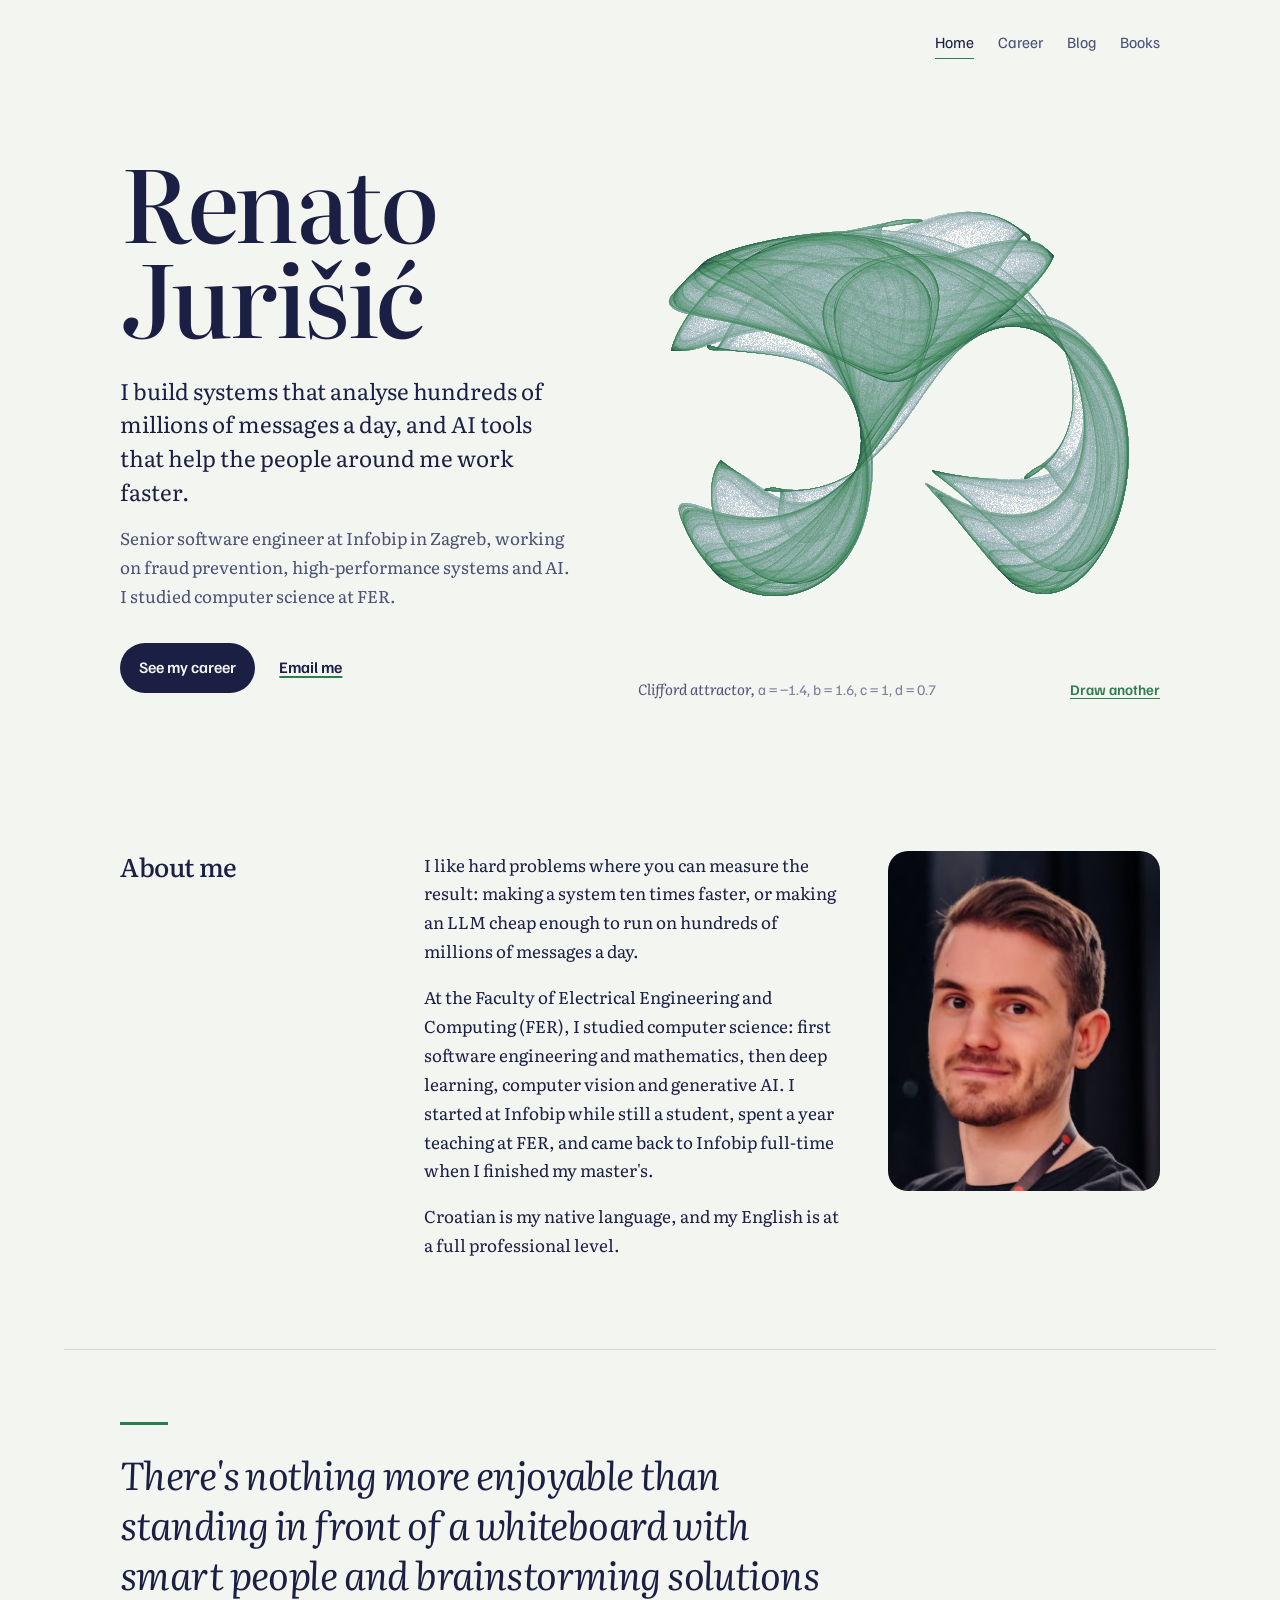
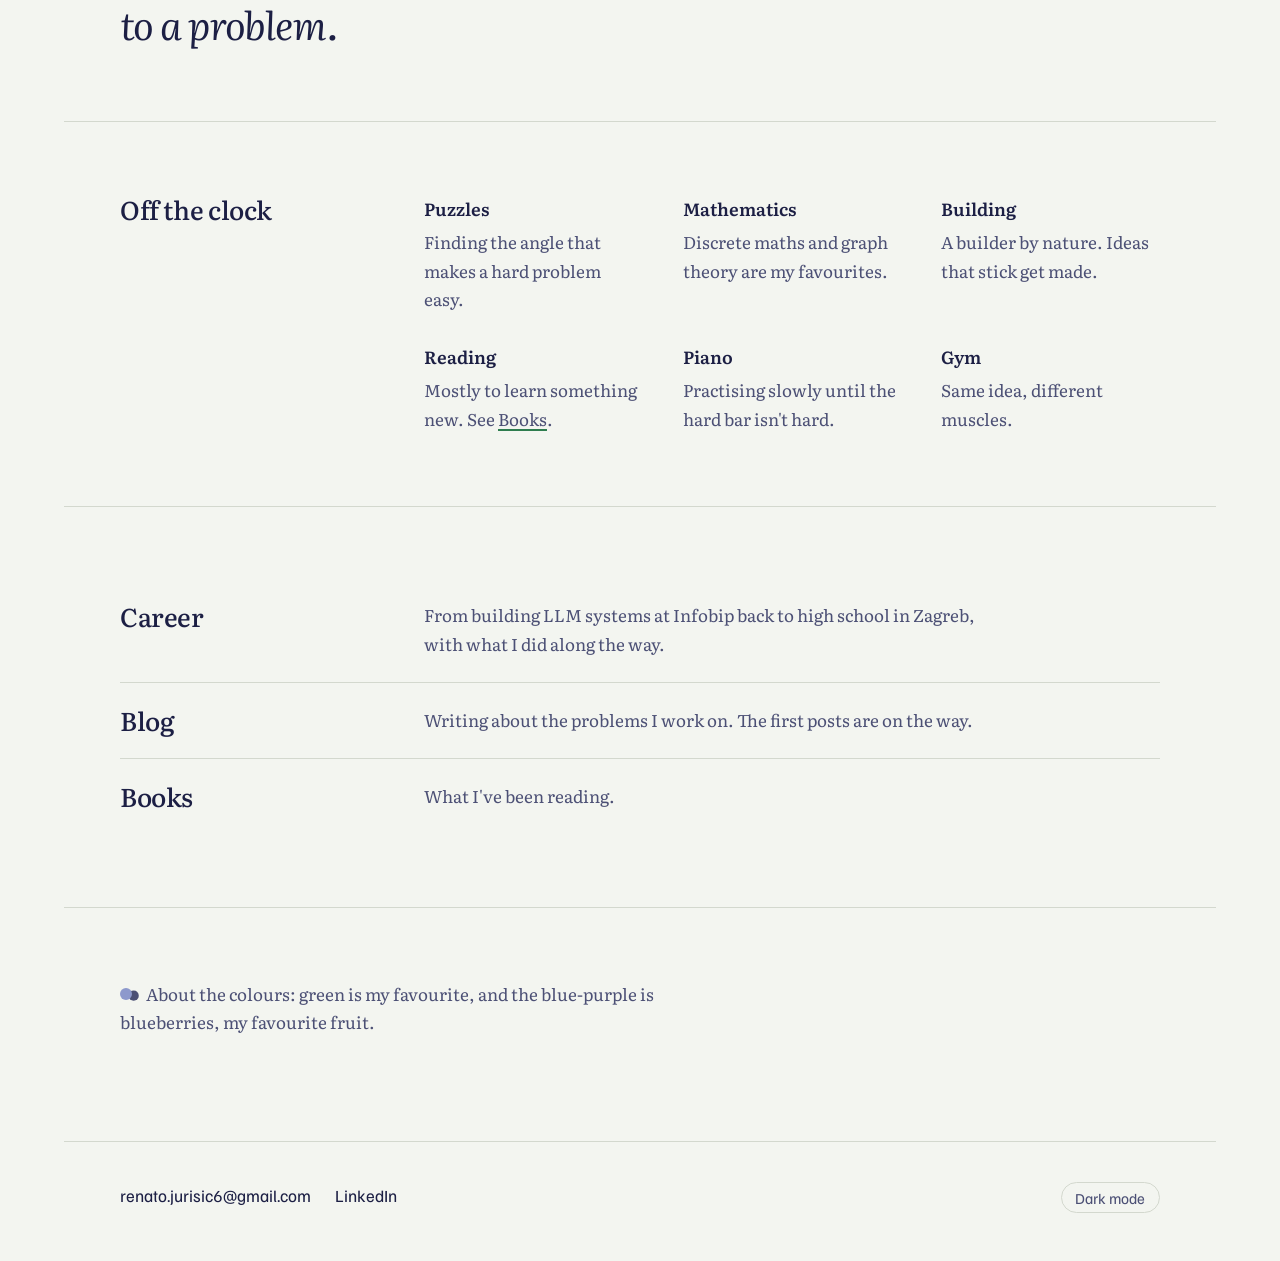
==== index.html @ 934268b7 "Add book list and map, refine home and career pages Books: list all books read, with a small map tha" ====
<!doctype html>
<html lang="en">
<head>
<meta charset="utf-8">
<meta name="viewport" content="width=device-width, initial-scale=1">
<title>Renato Jurišić</title>
<meta name="description" content="Renato Jurišić, senior software engineer in Zagreb. Real-time SMS fraud detection, LLM systems at scale, and a soft spot for mathematics.">
<link rel="preconnect" href="https://fonts.googleapis.com">
<link rel="preconnect" href="https://fonts.gstatic.com" crossorigin>
<link href="https://fonts.googleapis.com/css2?family=Familjen+Grotesk:wght@400;600&family=Literata:ital,opsz,wght@0,7..72,400;0,7..72,500;0,7..72,600;1,7..72,400&display=swap" rel="stylesheet">
<link rel="stylesheet" href="styles.css">
<script src="site.js"></script>
<style>
  .hero {
    display: grid;
    grid-template-columns: minmax(0, 1fr) minmax(0, 1.15fr);
    gap: 2rem clamp(2rem, 5vw, 4rem);
    align-items: center;
    padding-top: clamp(1.5rem, 5vw, 3.5rem);
    padding-bottom: clamp(2.5rem, 6vw, 5rem);
  }

  .hero h1 {
    font-size: clamp(3rem, 8.5vw, 6.25rem);
    font-weight: 500;
    line-height: 0.95;
    letter-spacing: -0.035em;
    margin: 0 0 2rem;
  }
  .hero h1 span { display: block; }

  .hero .lede {
    font-size: clamp(1.2rem, 2vw, 1.4rem);
    line-height: 1.5;
    max-width: 30rem;
    margin-bottom: 1rem;
  }
  .hero .sub {
    color: var(--ink-soft);
    max-width: 30rem;
    margin-bottom: 2rem;
  }

  .figure { margin: 0; }
  .figure canvas {
    display: block;
    width: 100%;
    aspect-ratio: 1 / 1;
    background: var(--paper);
  }
  .figure figcaption {
    display: flex;
    justify-content: space-between;
    align-items: baseline;
    gap: 0.5rem 1rem;
    flex-wrap: wrap;
    margin-top: 0.75rem;
    font-family: var(--sans);
    font-size: 0.92rem;
    color: var(--ink-faint);
  }
  .figure figcaption em {
    font-family: var(--serif);
    color: var(--ink-soft);
  }
  .redraw {
    font-family: var(--sans);
    font-size: 0.92rem;
    font-weight: 600;
    background: none;
    border: 0;
    padding: 0;
    color: var(--leaf);
    text-decoration: underline;
    text-underline-offset: 0.2em;
    cursor: pointer;
  }
  .redraw:hover { color: var(--ink); }

  @media (max-width: 860px) {
    .hero { grid-template-columns: 1fr; }
    .figure { max-width: 30rem; }
  }

  /* About */
  .about {
    display: grid;
    grid-template-columns: 16rem minmax(0, 1fr) minmax(0, 17rem);
    gap: 1.5rem 3rem;
    align-items: start;
  }
  .about .prose { max-width: var(--measure); }
  .portrait { margin: 0; }
  .portrait img {
    display: block;
    width: 100%;
    height: auto;
    aspect-ratio: 4 / 5;
    object-fit: cover;
    border-radius: 1.25rem;
    background: var(--paper-deep);
  }
  @media (max-width: 960px) {
    .about { grid-template-columns: 16rem minmax(0, 1fr); }
    .portrait { grid-column: 2; max-width: 17rem; }
  }
  @media (max-width: 760px) {
    .about { grid-template-columns: 1fr; }
    .portrait { grid-column: auto; }
  }

  blockquote {
    margin: 0;
    padding: 0;
    font-size: clamp(1.6rem, 3.6vw, 2.4rem);
    line-height: 1.3;
    letter-spacing: -0.015em;
    font-style: italic;
    max-width: 46rem;
  }
  blockquote p { margin: 0; }
  blockquote::before {
    content: "";
    display: block;
    width: 3rem;
    height: 3px;
    background: var(--leaf);
    margin-bottom: 1.5rem;
  }

  .off-hours {
    display: grid;
    grid-template-columns: repeat(auto-fit, minmax(13rem, 1fr));
    gap: 1.75rem 2.5rem;
  }
  .off-hours h3 { font-size: 1.1rem; font-weight: 600; margin: 0 0 0.25rem; }
  .off-hours p { margin: 0; color: var(--ink-soft); }

  /* Directory */
  .directory {
    list-style: none;
    margin: 0;
    padding: 0;
  }
  .directory li:last-child { border-bottom: 0; }
  .directory li { border-bottom: 1px solid var(--rule); }
  .directory a {
    display: grid;
    grid-template-columns: 16rem minmax(0, 1fr);
    gap: 0.25rem 3rem;
    padding: 1.4rem 0;
    text-decoration: none;
  }
  .directory .name {
    font-size: 1.6rem;
    font-weight: 500;
    letter-spacing: -0.015em;
    line-height: 1.2;
  }
  .directory .what { color: var(--ink-soft); max-width: var(--measure); align-self: center; }
  .directory a:hover .name { color: var(--leaf); }
  @media (max-width: 760px) {
    .directory a { grid-template-columns: 1fr; }
  }

  .colours {
    color: var(--ink-soft);
    max-width: var(--measure);
    margin: 0;
  }
  .berry {
    display: inline-block;
    width: 0.7em;
    height: 0.7em;
    border-radius: 50%;
    background: var(--bloom);
    box-shadow: 0.45em 0.1em 0 -0.05em var(--ink-soft);
    margin-right: 0.85em;
    vertical-align: 0.02em;
  }
</style>
</head>
<body class="home">

<header class="site-header wrap">
  <a class="site-name" href="index.html">Renato Jurišić</a>
  <nav class="site-nav" aria-label="Main">
    <a href="index.html" aria-current="page">Home</a>
    <a href="career.html">Career</a>
    <a href="blog.html">Blog</a>
    <a href="books.html">Books</a>
  </nav>
</header>

<main>
  <section class="hero wrap">
    <div>
      <h1><span>Renato</span> <span>Jurišić</span></h1>
      <p class="lede">I build systems that analyse hundreds of millions of messages a day, and AI tools that help the people around me work faster.</p>
      <p class="sub">Senior software engineer at Infobip in Zagreb, working on fraud prevention, high-performance systems and AI. I studied computer science at FER.</p>
      <div class="actions">
        <a class="button" href="career.html">See my career</a>
        <a class="text-link" href="mailto:renato.jurisic6@gmail.com">Email me</a>
      </div>
    </div>

    <figure class="figure">
      <canvas id="attractor" role="img" aria-label="A Clifford attractor, drawn from millions of points in green and blueberry tones."></canvas>
      <figcaption>
        <span><em id="attractor-name">Clifford attractor,</em> <span id="attractor-params"></span></span>
        <button class="redraw" id="attractor-redraw" type="button">Draw another</button>
      </figcaption>
    </figure>
  </section>

  <section class="section wrap">
    <div class="about">
      <h2 class="section-head">About me</h2>
      <div class="prose">
        <p>I like hard problems where you can measure the result: making a system ten times faster, or making an LLM cheap enough to run on hundreds of millions of messages a day.</p>
        <p>At the Faculty of Electrical Engineering and Computing (FER), I studied computer science: first software engineering and mathematics, then deep learning, computer vision and generative AI. I started at Infobip while still a student, spent a year teaching at FER, and came back to Infobip full-time when I finished my master's.</p>
        <p>Croatian is my native language, and my English is at a full professional level.</p>
      </div>
      <figure class="portrait">
        <img src="images/portrait.jpg" width="800" height="1000" alt="Renato Jurišić, smiling, in a black T-shirt with a conference lanyard.">
      </figure>
    </div>
  </section>

  <section class="section wrap">
    <blockquote>
      <p>There's nothing more enjoyable than standing in front of a whiteboard with smart people and brainstorming solutions to a problem.</p>
    </blockquote>
  </section>

  <section class="section wrap">
    <div class="split">
      <h2 class="section-head">Off the clock</h2>
      <div class="off-hours">
        <div>
          <h3>Puzzles</h3>
          <p>Finding the angle that makes a hard problem easy.</p>
        </div>
        <div>
          <h3>Mathematics</h3>
          <p>Discrete maths and graph theory are my favourites.</p>
        </div>
        <div>
          <h3>Building</h3>
          <p>A builder by nature. Ideas that stick get made.</p>
        </div>
        <div>
          <h3>Reading</h3>
          <p>Mostly to learn something new. See <a href="books.html">Books</a>.</p>
        </div>
        <div>
          <h3>Piano</h3>
          <p>Practising slowly until the hard bar isn't hard.</p>
        </div>
        <div>
          <h3>Gym</h3>
          <p>Same idea, different muscles.</p>
        </div>
      </div>
    </div>
  </section>

  <section class="section wrap">
    <ul class="directory">
      <li><a href="career.html"><span class="name">Career</span><span class="what">From building LLM systems at Infobip back to high school in Zagreb, with what I did along the way.</span></a></li>
      <li><a href="blog.html"><span class="name">Blog</span><span class="what">Writing about the problems I work on. The first posts are on the way.</span></a></li>
      <li><a href="books.html"><span class="name">Books</span><span class="what">What I've been reading.</span></a></li>
    </ul>
  </section>

  <section class="section wrap">
    <p class="colours"><span class="berry" aria-hidden="true"></span>About the colours: green is my favourite, and the blue-purple is blueberries, my favourite fruit.</p>
  </section>
</main>

<footer class="site-footer wrap">
  <ul>
    <li><a href="mailto:renato.jurisic6@gmail.com">renato.jurisic6@gmail.com</a></li>
    <li><a href="https://linkedin.com/in/renato-jurisic5">LinkedIn</a></li>
  </ul>
  <button class="theme-toggle" type="button">Dark mode</button>
</footer>

<script src="attractor.js"></script>
</body>
</html>
---- styles.css ----
/* Renato Jurišić — personal site
   Palette: blueberry ink, leaf green, blueberry bloom on cool paper. */

:root {
  --paper: #F3F5F0;
  --paper-deep: #E7EBE3;
  --ink: #1C1F44;
  --ink-soft: #4C5075;
  --ink-faint: #7C809C;
  --leaf: #2E7D4F;
  --leaf-soft: #D6E8DB;
  --bloom: #8D99CC;
  --rule: #D3D8CE;

  --serif: "Literata", Georgia, serif;
  --sans: "Familjen Grotesk", system-ui, sans-serif;

  --measure: 36rem;
  --gutter: clamp(16px, 5vw, 56px);
  color-scheme: light;
}

@media (prefers-color-scheme: dark) {
  :root:not([data-theme="light"]) {
    --paper: #14162E;
    --paper-deep: #1C1F3D;
    --ink: #E6E8F2;
    --ink-soft: #AEB2CE;
    --ink-faint: #7F84A6;
    --leaf: #74D198;
    --leaf-soft: #22412F;
    --bloom: #7F8BC4;
    --rule: #2C2F52;
    color-scheme: dark;
  }
}
:root[data-theme="dark"] {
  --paper: #14162E;
  --paper-deep: #1C1F3D;
  --ink: #E6E8F2;
  --ink-soft: #AEB2CE;
  --ink-faint: #7F84A6;
  --leaf: #74D198;
  --leaf-soft: #22412F;
  --bloom: #7F8BC4;
  --rule: #2C2F52;
  color-scheme: dark;
}

*, *::before, *::after { box-sizing: border-box; }

html { -webkit-text-size-adjust: 100%; }

body {
  margin: 0;
  background: var(--paper);
  color: var(--ink);
  font-family: var(--serif);
  font-size: 1.0625rem;
  line-height: 1.7;
  font-optical-sizing: auto;
  -webkit-font-smoothing: antialiased;
}

a {
  color: inherit;
  text-decoration-color: var(--leaf);
  text-decoration-thickness: 1.5px;
  text-underline-offset: 0.2em;
}
a:hover { color: var(--leaf); }

:focus-visible {
  outline: 2px solid var(--leaf);
  outline-offset: 3px;
  border-radius: 2px;
}

p { margin: 0 0 1em; }
strong { font-weight: 600; }

.wrap {
  max-width: 72rem;
  margin: 0 auto;
  padding: 0 var(--gutter);
}

/* ── Site header ── */
.site-header {
  display: flex;
  align-items: baseline;
  justify-content: space-between;
  gap: 1.5rem;
  flex-wrap: wrap;
  padding-top: 1.75rem;
  padding-bottom: 1.75rem;
  font-family: var(--sans);
}

.site-name {
  font-weight: 600;
  font-size: 1.05rem;
  text-decoration: none;
  letter-spacing: -0.01em;
}
.site-name:hover { color: var(--ink); }
/* The home page heading already shows the name; keep the space so the nav stays put */
.home .site-name { visibility: hidden; }
.site-name::before {
  content: "";
  display: inline-block;
  width: 0.6em;
  height: 0.6em;
  margin-right: 0.5em;
  border-radius: 50%;
  background: var(--leaf);
  vertical-align: 0.05em;
}

.site-nav {
  display: flex;
  gap: 1.5rem;
  flex-wrap: wrap;
  font-size: 0.98rem;
}
.site-nav a {
  text-decoration: none;
  color: var(--ink-soft);
  padding-bottom: 2px;
  border-bottom: 1.5px solid transparent;
}
.site-nav a:hover { color: var(--ink); }
.site-nav a[aria-current="page"] {
  color: var(--ink);
  border-bottom-color: var(--leaf);
}

/* ── Page intro (inner pages) ── */
.page-intro {
  padding-top: clamp(2.5rem, 8vw, 5.5rem);
  padding-bottom: clamp(2rem, 5vw, 3.5rem);
  border-bottom: 1px solid var(--rule);
}
.page-intro h1 {
  font-size: clamp(2.4rem, 6vw, 4rem);
  font-weight: 500;
  line-height: 1.05;
  letter-spacing: -0.025em;
  margin: 0 0 1.25rem;
}
.page-intro p {
  max-width: var(--measure);
  font-size: 1.2rem;
  color: var(--ink-soft);
  margin: 0;
}

/* ── Generic section ── */
.section {
  padding-top: clamp(2.5rem, 6vw, 4.5rem);
  padding-bottom: clamp(2.5rem, 6vw, 4.5rem);
}
.section + .section { border-top: 1px solid var(--rule); }

.section-head {
  font-size: 1.6rem;
  font-weight: 500;
  letter-spacing: -0.015em;
  line-height: 1.2;
  margin: 0 0 1.75rem;
}

/* Two-column: heading left, content right */
.split {
  display: grid;
  grid-template-columns: 16rem minmax(0, 1fr);
  gap: 1rem 3rem;
}
.split > .section-head { margin: 0; }
.split .prose { max-width: var(--measure); }

@media (max-width: 760px) {
  .split { grid-template-columns: 1fr; }
}

/* ── Buttons & links ── */
.actions {
  display: flex;
  flex-wrap: wrap;
  gap: 0.75rem 1.5rem;
  align-items: center;
  font-family: var(--sans);
}
.button {
  display: inline-block;
  font-family: var(--sans);
  font-size: 1rem;
  font-weight: 600;
  text-decoration: none;
  background: var(--ink);
  color: var(--paper);
  padding: 0.7rem 1.2rem;
  border-radius: 999px;
  border: 0;
  cursor: pointer;
}
.button:hover { background: var(--leaf); color: var(--paper); }
.text-link {
  font-weight: 600;
  font-size: 1rem;
}

/* ── Footer ── */
.site-footer {
  border-top: 1px solid var(--rule);
  margin-top: 2rem;
  padding-top: 2.5rem;
  padding-bottom: 3rem;
  font-family: var(--sans);
  color: var(--ink-soft);
  display: flex;
  justify-content: space-between;
  gap: 1rem 2rem;
  flex-wrap: wrap;
}
.site-footer ul {
  list-style: none;
  margin: 0;
  padding: 0;
  display: flex;
  gap: 1.5rem;
  flex-wrap: wrap;
}
.site-footer a { text-decoration: none; color: var(--ink); }
.site-footer a:hover { color: var(--leaf); }

.theme-toggle {
  font-family: var(--sans);
  font-size: 0.95rem;
  background: none;
  border: 1px solid var(--rule);
  color: var(--ink-soft);
  border-radius: 999px;
  padding: 0.3rem 0.85rem;
  cursor: pointer;
}
.theme-toggle:hover { color: var(--ink); border-color: var(--ink-faint); }

@media (prefers-reduced-motion: reduce) {
  *, *::before, *::after { transition: none !important; animation: none !important; }
}
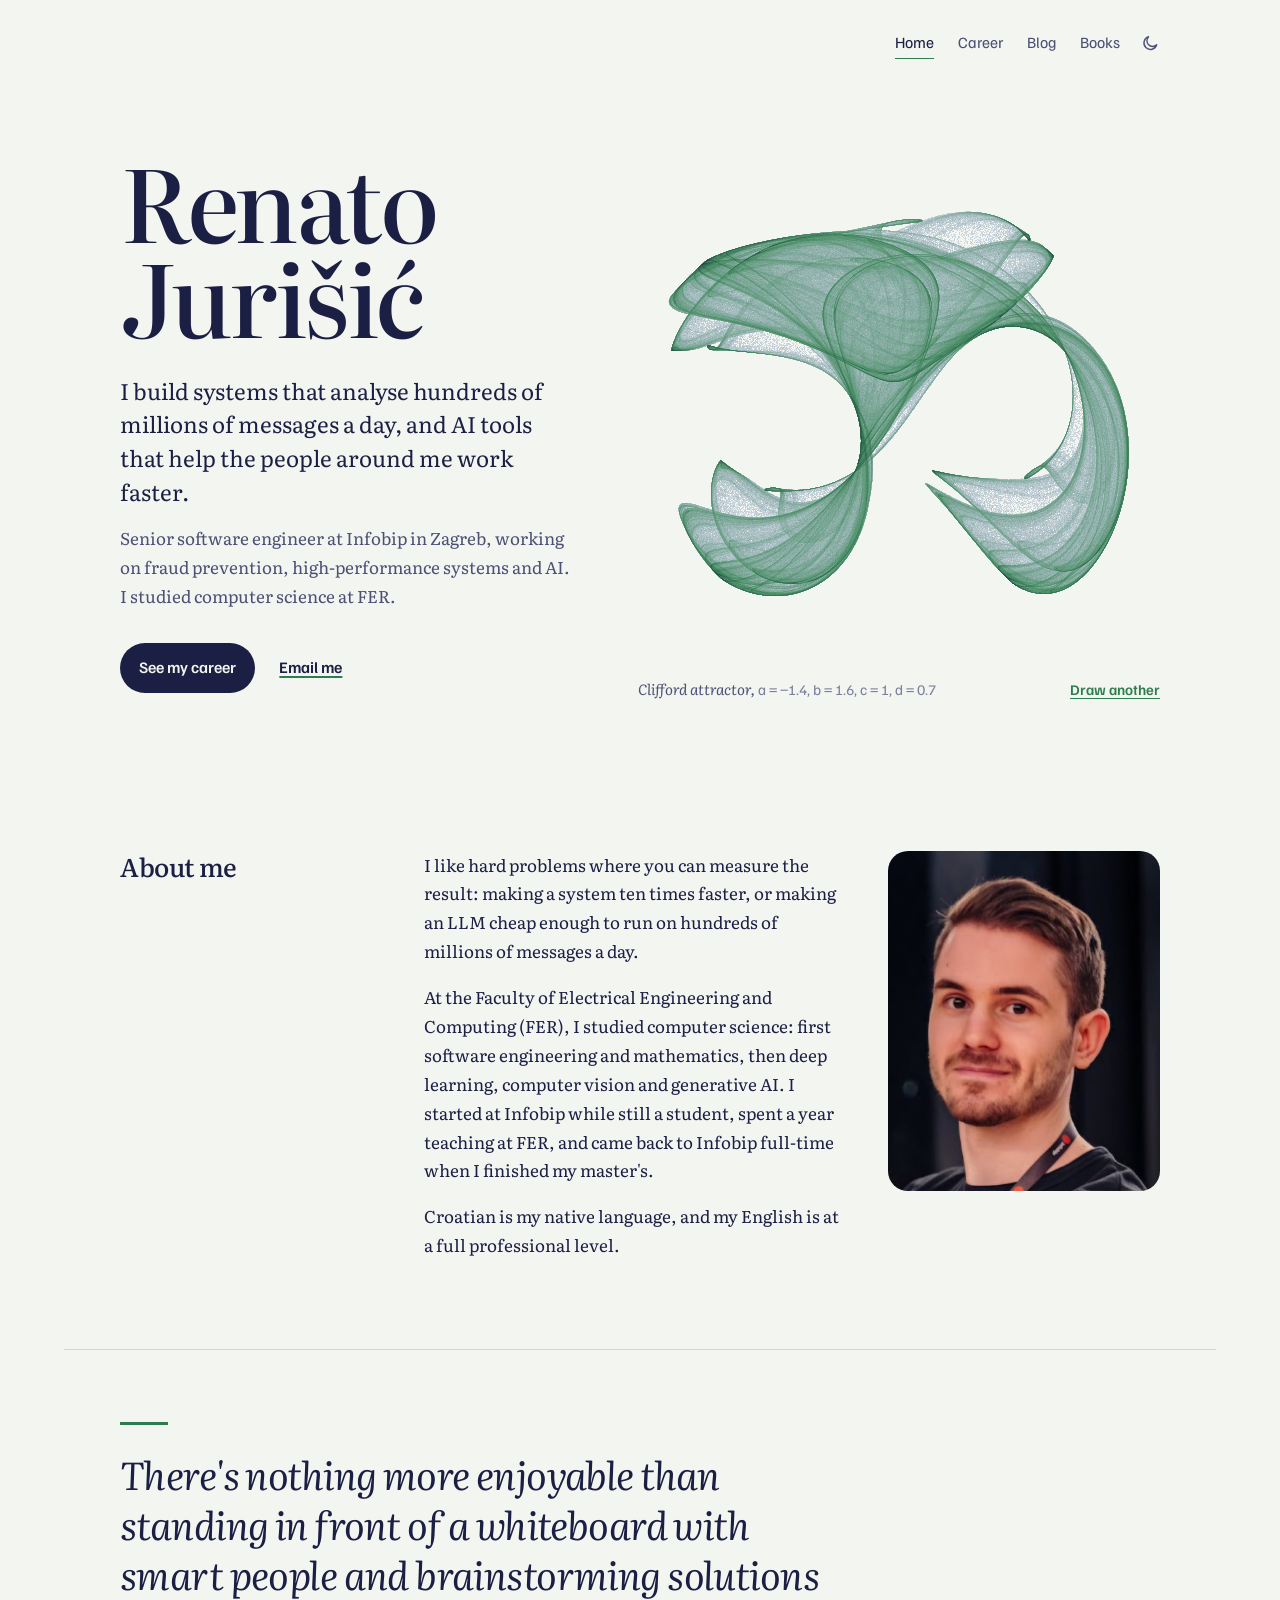
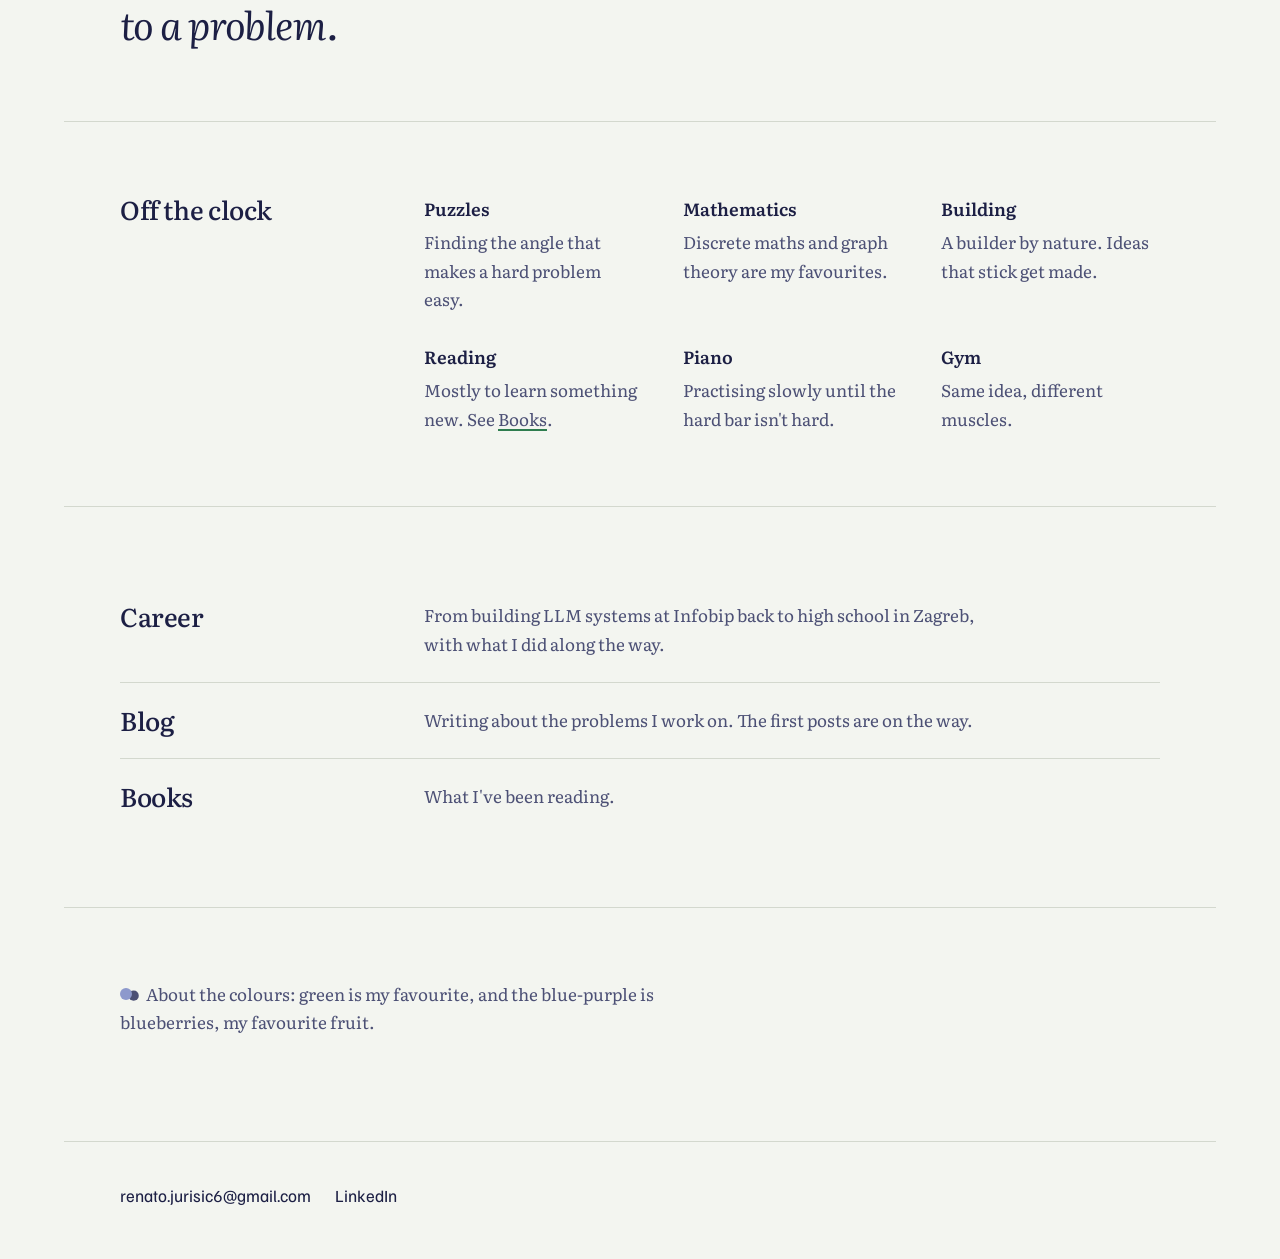
==== commit e3dadec8: "Move the theme toggle to the header as an icon Co-Authored-By: Claude Opus 5.5 <noreply@anthropic.co" ====
--- a/index.html
+++ b/index.html
@@ -3,13 +3,25 @@
 <head>
 <meta charset="utf-8">
 <meta name="viewport" content="width=device-width, initial-scale=1">
+<link rel="icon" href="images/favicon.svg" type="image/svg+xml">
+<link rel="icon" href="images/favicon.png" type="image/png" sizes="32x32">
+<link rel="apple-touch-icon" href="images/apple-touch-icon.png">
 <title>Renato Jurišić</title>
-<meta name="description" content="Renato Jurišić, senior software engineer in Zagreb. Real-time SMS fraud detection, LLM systems at scale, and a soft spot for mathematics.">
+<meta name="description" content="Renato Jurišić, senior software engineer at Infobip in Zagreb, working on fraud prevention, high-performance systems and AI.">
+<meta property="og:type" content="website">
+<meta property="og:site_name" content="Renato Jurišić">
+<meta property="og:title" content="Renato Jurišić">
+<meta property="og:description" content="Renato Jurišić, senior software engineer at Infobip in Zagreb, working on fraud prevention, high-performance systems and AI.">
+<meta property="og:image" content="https://renato555.github.io/rjurisic-website/images/og.png">
+<meta property="og:image:width" content="1200">
+<meta property="og:image:height" content="630">
+<meta property="og:image:alt" content="Renato Jurišić, senior software engineer in Zagreb, beside a green strange attractor.">
+<meta name="twitter:card" content="summary_large_image">
 <link rel="preconnect" href="https://fonts.googleapis.com">
 <link rel="preconnect" href="https://fonts.gstatic.com" crossorigin>
 <link href="https://fonts.googleapis.com/css2?family=Familjen+Grotesk:wght@400;600&family=Literata:ital,opsz,wght@0,7..72,400;0,7..72,500;0,7..72,600;1,7..72,400&display=swap" rel="stylesheet">
-<link rel="stylesheet" href="styles.css">
-<script src="site.js"></script>
+<link rel="stylesheet" href="css/styles.css">
+<script src="js/site.js"></script>
 <style>
   .hero {
     display: grid;
@@ -190,6 +202,10 @@
     <a href="blog.html">Blog</a>
     <a href="books.html">Books</a>
   </nav>
+  <button class="theme-toggle" type="button" aria-label="Switch to dark mode">
+    <svg class="icon-moon" viewBox="0 0 24 24" aria-hidden="true"><path d="M20.5 14.1A8.5 8.5 0 1 1 9.9 3.5a6.6 6.6 0 0 0 10.6 10.6z"/></svg>
+    <svg class="icon-sun" viewBox="0 0 24 24" aria-hidden="true"><circle cx="12" cy="12" r="4.2"/><path d="M12 2v2.2M12 19.8V22M2 12h2.2M19.8 12H22M4.9 4.9l1.6 1.6M17.5 17.5l1.6 1.6M4.9 19.1l1.6-1.6M17.5 6.5l1.6-1.6"/></svg>
+  </button>
 </header>
 
 <main>
@@ -283,9 +299,8 @@
     <li><a href="mailto:renato.jurisic6@gmail.com">renato.jurisic6@gmail.com</a></li>
     <li><a href="https://linkedin.com/in/renato-jurisic5">LinkedIn</a></li>
   </ul>
-  <button class="theme-toggle" type="button">Dark mode</button>
 </footer>
 
-<script src="attractor.js"></script>
+<script src="js/attractor.js"></script>
 </body>
 </html>
--- a/css/styles.css
+++ b/css/styles.css
@@ -0,0 +1,281 @@
+/* Renato Jurišić — personal site
+   Palette: blueberry ink, leaf green, blueberry bloom on cool paper. */
+
+:root {
+  --paper: #F3F5F0;
+  --paper-deep: #E7EBE3;
+  --ink: #1C1F44;
+  --ink-soft: #4C5075;
+  --ink-faint: #7C809C;
+  --leaf: #2E7D4F;
+  --leaf-soft: #D6E8DB;
+  --bloom: #8D99CC;
+  --rule: #D3D8CE;
+
+  --serif: "Literata", Georgia, serif;
+  --sans: "Familjen Grotesk", system-ui, sans-serif;
+
+  --measure: 36rem;
+  --gutter: clamp(16px, 5vw, 56px);
+  color-scheme: light;
+}
+
+@media (prefers-color-scheme: dark) {
+  :root:not([data-theme="light"]) {
+    --paper: #14162E;
+    --paper-deep: #1C1F3D;
+    --ink: #E6E8F2;
+    --ink-soft: #AEB2CE;
+    --ink-faint: #7F84A6;
+    --leaf: #74D198;
+    --leaf-soft: #22412F;
+    --bloom: #7F8BC4;
+    --rule: #2C2F52;
+    color-scheme: dark;
+  }
+}
+:root[data-theme="dark"] {
+  --paper: #14162E;
+  --paper-deep: #1C1F3D;
+  --ink: #E6E8F2;
+  --ink-soft: #AEB2CE;
+  --ink-faint: #7F84A6;
+  --leaf: #74D198;
+  --leaf-soft: #22412F;
+  --bloom: #7F8BC4;
+  --rule: #2C2F52;
+  color-scheme: dark;
+}
+
+*, *::before, *::after { box-sizing: border-box; }
+
+html { -webkit-text-size-adjust: 100%; }
+
+body {
+  margin: 0;
+  background: var(--paper);
+  color: var(--ink);
+  font-family: var(--serif);
+  font-size: 1.0625rem;
+  line-height: 1.7;
+  font-optical-sizing: auto;
+  -webkit-font-smoothing: antialiased;
+}
+
+a {
+  color: inherit;
+  text-decoration-color: var(--leaf);
+  text-decoration-thickness: 1.5px;
+  text-underline-offset: 0.2em;
+}
+a:hover { color: var(--leaf); }
+
+:focus-visible {
+  outline: 2px solid var(--leaf);
+  outline-offset: 3px;
+  border-radius: 2px;
+}
+
+p { margin: 0 0 1em; }
+strong { font-weight: 600; }
+
+.wrap {
+  max-width: 72rem;
+  margin: 0 auto;
+  padding: 0 var(--gutter);
+}
+
+/* ── Site header ── */
+.site-header {
+  display: flex;
+  align-items: baseline;
+  justify-content: space-between;
+  gap: 1.5rem;
+  flex-wrap: wrap;
+  padding-top: 1.75rem;
+  padding-bottom: 1.75rem;
+  font-family: var(--sans);
+}
+
+.site-name {
+  font-weight: 600;
+  font-size: 1.05rem;
+  text-decoration: none;
+  letter-spacing: -0.01em;
+}
+.site-name:hover { color: var(--ink); }
+/* The home page heading already shows the name; keep the space so the nav stays put */
+.home .site-name { visibility: hidden; }
+.site-name::before {
+  content: "";
+  display: inline-block;
+  width: 0.6em;
+  height: 0.6em;
+  margin-right: 0.5em;
+  border-radius: 50%;
+  background: var(--leaf);
+  vertical-align: 0.05em;
+}
+
+.site-nav {
+  margin-left: auto;
+  display: flex;
+  gap: 1.5rem;
+  flex-wrap: wrap;
+  font-size: 0.98rem;
+}
+.site-nav a {
+  text-decoration: none;
+  color: var(--ink-soft);
+  padding-bottom: 2px;
+  border-bottom: 1.5px solid transparent;
+}
+.site-nav a:hover { color: var(--ink); }
+.site-nav a[aria-current="page"] {
+  color: var(--ink);
+  border-bottom-color: var(--leaf);
+}
+
+/* ── Page intro (inner pages) ── */
+.page-intro {
+  padding-top: clamp(2.5rem, 8vw, 5.5rem);
+  padding-bottom: clamp(2rem, 5vw, 3.5rem);
+  border-bottom: 1px solid var(--rule);
+}
+.page-intro h1 {
+  font-size: clamp(2.4rem, 6vw, 4rem);
+  font-weight: 500;
+  line-height: 1.05;
+  letter-spacing: -0.025em;
+  margin: 0 0 1.25rem;
+}
+.page-intro p {
+  max-width: var(--measure);
+  font-size: 1.2rem;
+  color: var(--ink-soft);
+  margin: 0;
+}
+
+/* ── Generic section ── */
+.section {
+  padding-top: clamp(2.5rem, 6vw, 4.5rem);
+  padding-bottom: clamp(2.5rem, 6vw, 4.5rem);
+}
+.section + .section { border-top: 1px solid var(--rule); }
+
+.section-head {
+  font-size: 1.6rem;
+  font-weight: 500;
+  letter-spacing: -0.015em;
+  line-height: 1.2;
+  margin: 0 0 1.75rem;
+}
+
+/* Two-column: heading left, content right */
+.split {
+  display: grid;
+  grid-template-columns: 16rem minmax(0, 1fr);
+  gap: 1rem 3rem;
+}
+.split > .section-head { margin: 0; }
+.split .prose { max-width: var(--measure); }
+
+@media (max-width: 760px) {
+  .split { grid-template-columns: 1fr; }
+}
+
+/* ── Buttons & links ── */
+.actions {
+  display: flex;
+  flex-wrap: wrap;
+  gap: 0.75rem 1.5rem;
+  align-items: center;
+  font-family: var(--sans);
+}
+.button {
+  display: inline-block;
+  font-family: var(--sans);
+  font-size: 1rem;
+  font-weight: 600;
+  text-decoration: none;
+  background: var(--ink);
+  color: var(--paper);
+  padding: 0.7rem 1.2rem;
+  border-radius: 999px;
+  border: 0;
+  cursor: pointer;
+}
+.button:hover { background: var(--leaf); color: var(--paper); }
+.text-link {
+  font-weight: 600;
+  font-size: 1rem;
+}
+
+/* ── Footer ── */
+.site-footer {
+  border-top: 1px solid var(--rule);
+  margin-top: 2rem;
+  padding-top: 2.5rem;
+  padding-bottom: 3rem;
+  font-family: var(--sans);
+  color: var(--ink-soft);
+  display: flex;
+  justify-content: space-between;
+  gap: 1rem 2rem;
+  flex-wrap: wrap;
+}
+.site-footer ul {
+  list-style: none;
+  margin: 0;
+  padding: 0;
+  display: flex;
+  gap: 1.5rem;
+  flex-wrap: wrap;
+}
+.site-footer a { text-decoration: none; color: var(--ink); }
+.site-footer a:hover { color: var(--leaf); }
+
+/* ── Theme toggle (in the header): moon in light mode, sun in dark ── */
+.theme-toggle {
+  align-self: center;
+  display: inline-grid;
+  place-items: center;
+  width: 2.25rem;
+  height: 2.25rem;
+  margin: -0.5rem -0.5rem -0.5rem -0.75rem;
+  padding: 0;
+  background: none;
+  border: none;
+  border-radius: 50%;
+  color: var(--ink-soft);
+  cursor: pointer;
+}
+.theme-toggle:hover { color: var(--ink); background: var(--paper-deep); }
+.theme-toggle svg {
+  grid-area: 1 / 1;
+  width: 1.15rem;
+  height: 1.15rem;
+  fill: none;
+  stroke: currentColor;
+  stroke-width: 1.8;
+  stroke-linecap: round;
+  stroke-linejoin: round;
+}
+.theme-toggle .icon-sun { display: none; }
+:root[data-theme="dark"] .theme-toggle .icon-sun { display: block; }
+:root[data-theme="dark"] .theme-toggle .icon-moon { display: none; }
+@media (prefers-color-scheme: dark) {
+  :root:not([data-theme="light"]) .theme-toggle .icon-sun { display: block; }
+  :root:not([data-theme="light"]) .theme-toggle .icon-moon { display: none; }
+}
+
+/* Narrow screens: name and toggle on the first line, nav below */
+@media (max-width: 560px) {
+  .site-header { row-gap: 1rem; }
+  .site-nav { order: 1; flex-basis: 100%; margin-left: 0; }
+  .theme-toggle { margin-left: auto; }
+}
+
+@media (prefers-reduced-motion: reduce) {
+  *, *::before, *::after { transition: none !important; animation: none !important; }
+}
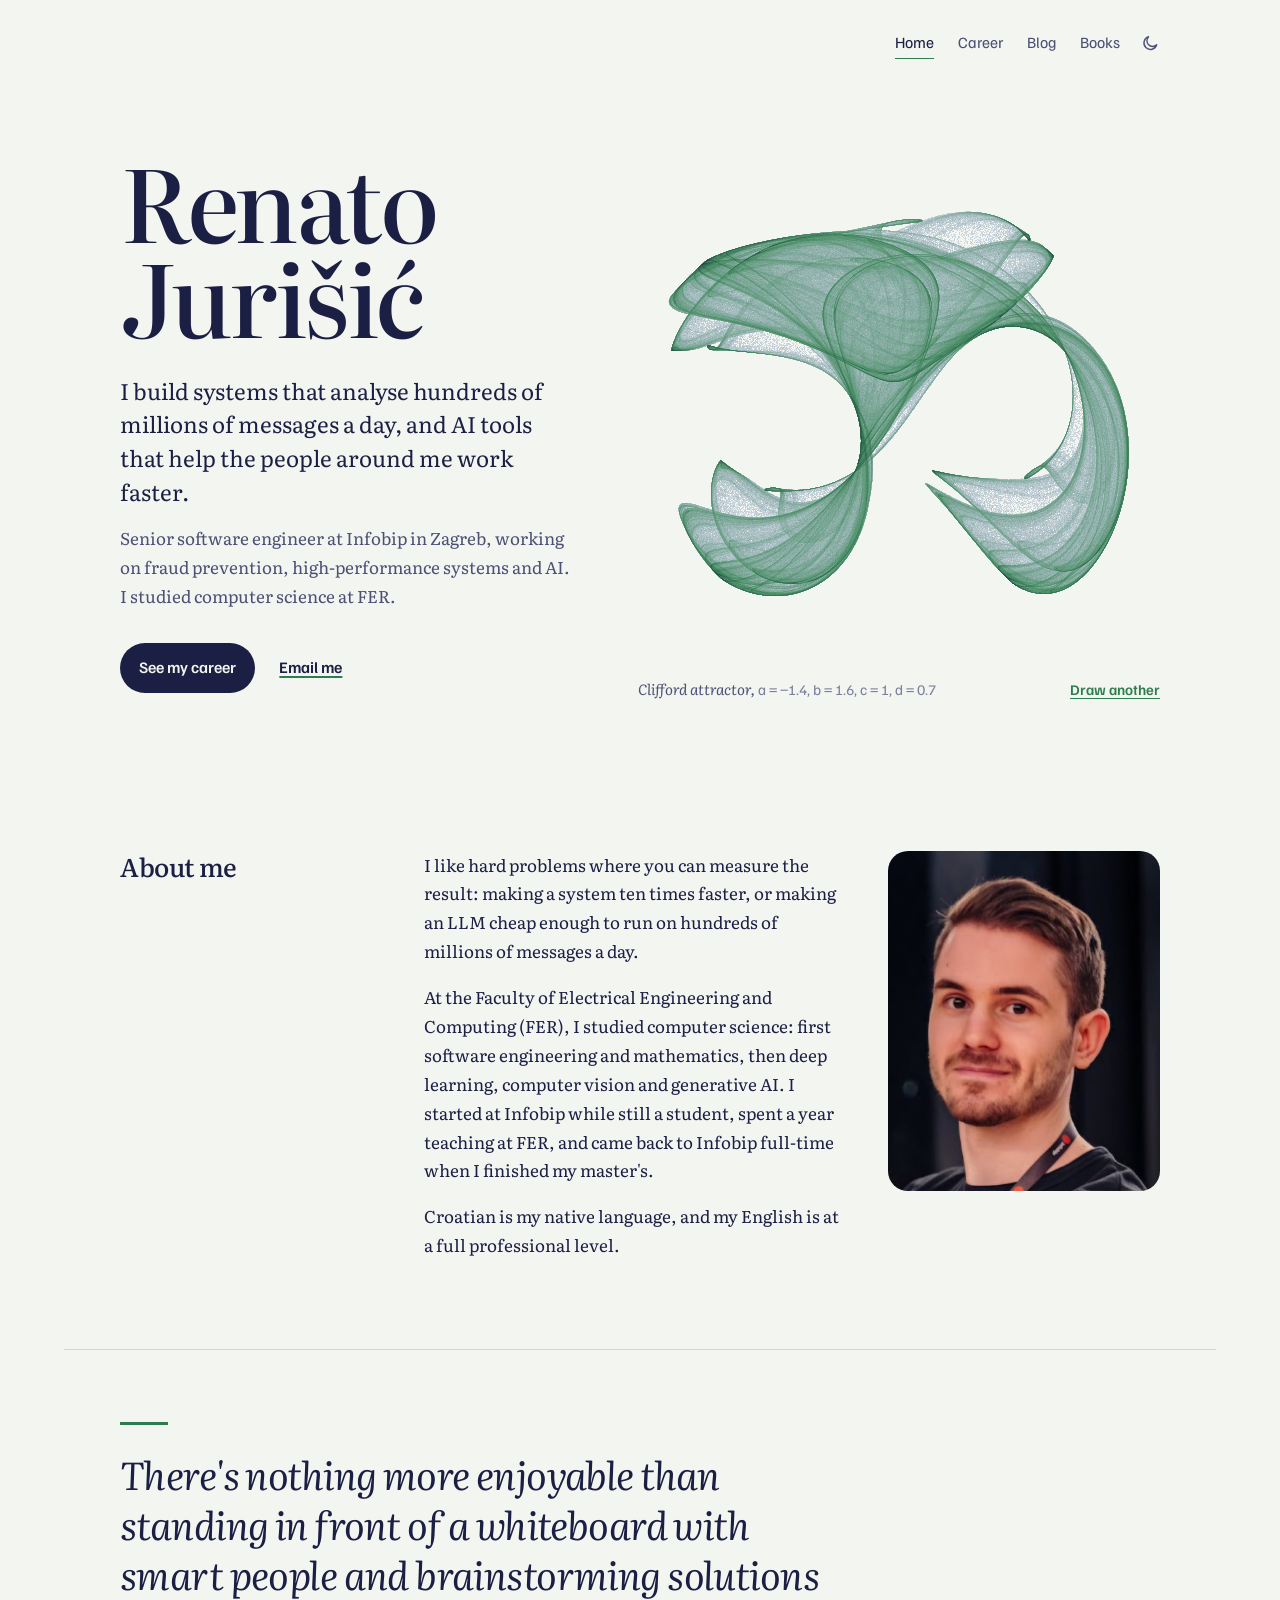
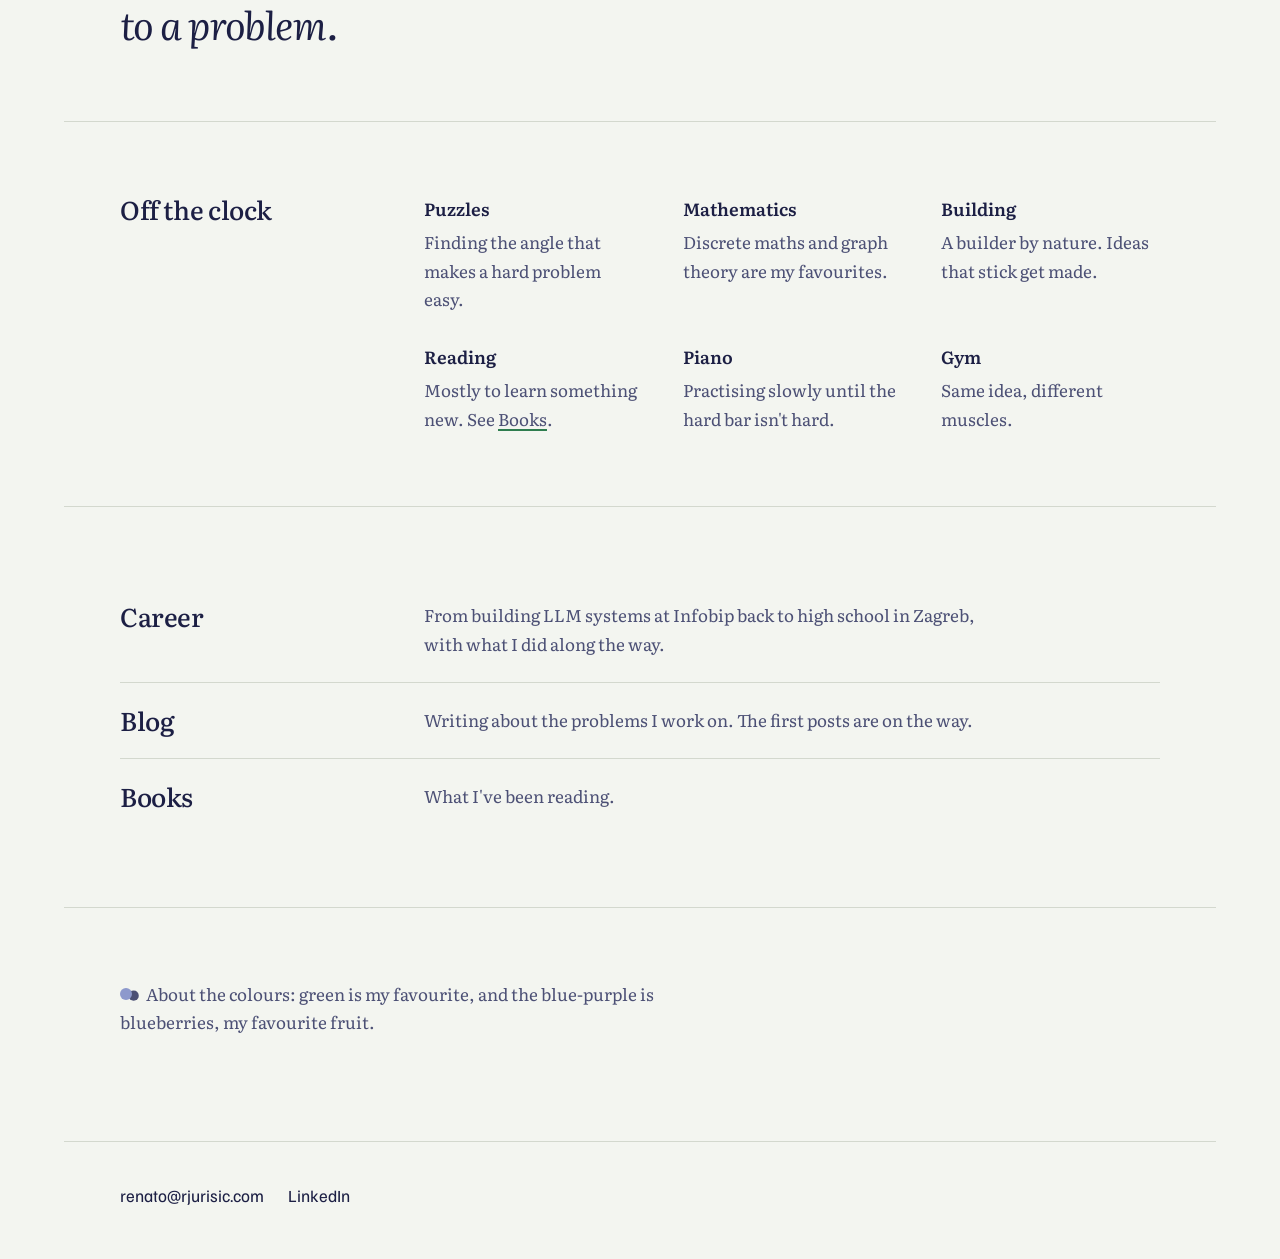
==== commit a5b555e8: "Use renato@rjurisic.com as the contact address Co-Authored-By: Claude Opus 5.5 <noreply@anthropic.co" ====
--- a/index.html
+++ b/index.html
@@ -12,7 +12,7 @@
 <meta property="og:site_name" content="Renato Jurišić">
 <meta property="og:title" content="Renato Jurišić">
 <meta property="og:description" content="Renato Jurišić, senior software engineer at Infobip in Zagreb, working on fraud prevention, high-performance systems and AI.">
-<meta property="og:image" content="https://renato555.github.io/rjurisic-website/images/og.png">
+<meta property="og:image" content="https://rjurisic.com/images/og.png">
 <meta property="og:image:width" content="1200">
 <meta property="og:image:height" content="630">
 <meta property="og:image:alt" content="Renato Jurišić, senior software engineer in Zagreb, beside a green strange attractor.">
@@ -60,12 +60,12 @@
     aspect-ratio: 1 / 1;
     background: var(--paper);
   }
+  /* The caption wraps in its own column, so "Draw another" never moves */
   .figure figcaption {
-    display: flex;
-    justify-content: space-between;
+    display: grid;
+    grid-template-columns: minmax(0, 1fr) auto;
     align-items: baseline;
-    gap: 0.5rem 1rem;
-    flex-wrap: wrap;
+    gap: 1rem;
     margin-top: 0.75rem;
     font-family: var(--sans);
     font-size: 0.92rem;
@@ -85,6 +85,7 @@
     color: var(--leaf);
     text-decoration: underline;
     text-underline-offset: 0.2em;
+    white-space: nowrap;
     cursor: pointer;
   }
   .redraw:hover { color: var(--ink); }
@@ -216,7 +217,7 @@
       <p class="sub">Senior software engineer at Infobip in Zagreb, working on fraud prevention, high-performance systems and AI. I studied computer science at FER.</p>
       <div class="actions">
         <a class="button" href="career.html">See my career</a>
-        <a class="text-link" href="mailto:renato.jurisic6@gmail.com">Email me</a>
+        <a class="text-link" href="mailto:renato@rjurisic.com">Email me</a>
       </div>
     </div>
 
@@ -296,7 +297,7 @@
 
 <footer class="site-footer wrap">
   <ul>
-    <li><a href="mailto:renato.jurisic6@gmail.com">renato.jurisic6@gmail.com</a></li>
+    <li><a href="mailto:renato@rjurisic.com">renato@rjurisic.com</a></li>
     <li><a href="https://linkedin.com/in/renato-jurisic5">LinkedIn</a></li>
   </ul>
 </footer>
